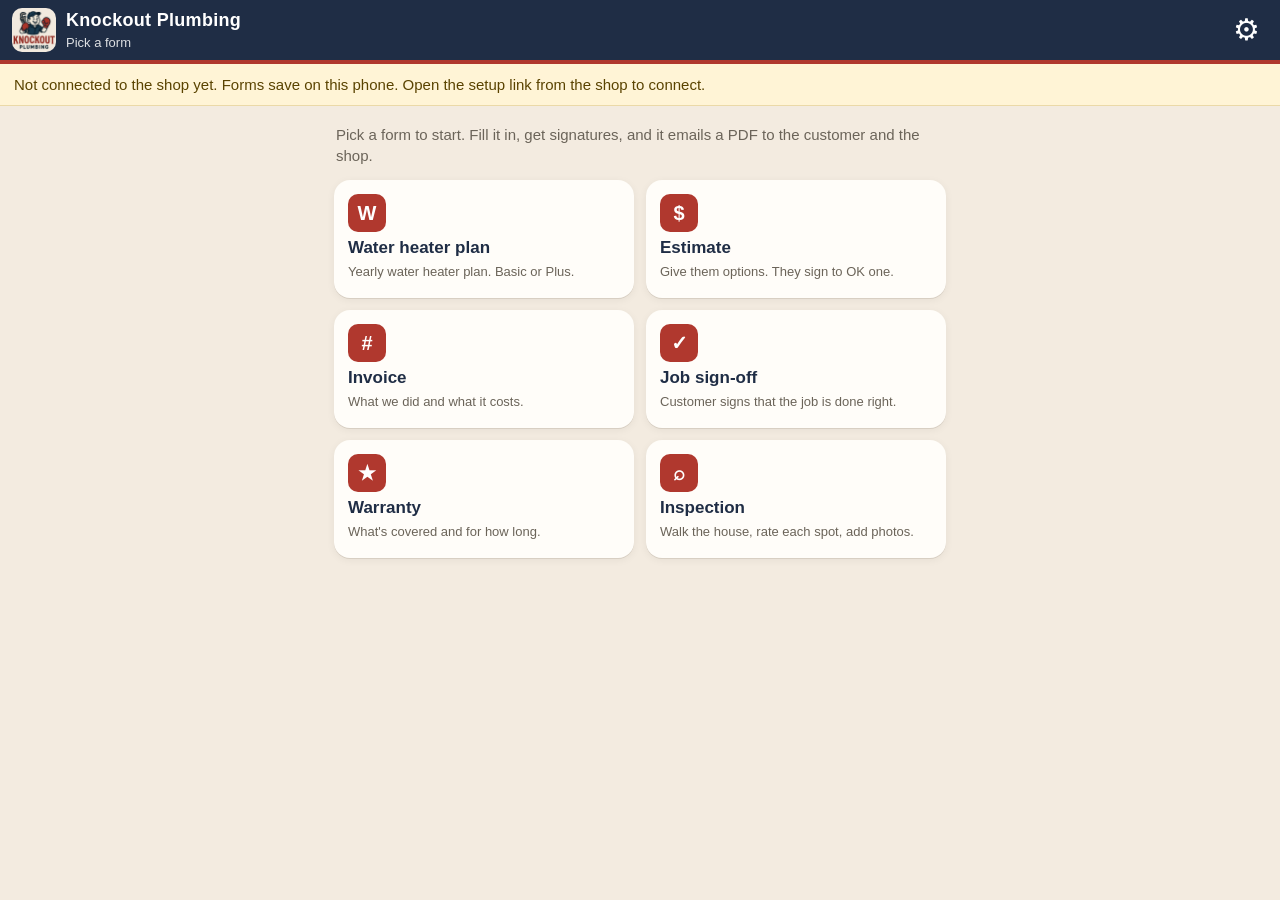
==== index.html @ 2ad233ff "Knockout Plumbing forms app v1 Co-authored-by: brytoncarlson34 <brytoncarlson34@users.noreply.github" ====
<!doctype html>
<html lang="en">
<head>
<meta charset="utf-8">
<meta name="viewport" content="width=device-width, initial-scale=1, viewport-fit=cover">
<meta name="theme-color" content="#1F2D45">
<meta name="apple-mobile-web-app-capable" content="yes">
<meta name="mobile-web-app-capable" content="yes">
<meta name="apple-mobile-web-app-status-bar-style" content="black-translucent">
<meta name="apple-mobile-web-app-title" content="Forms">
<title>Knockout Forms</title>
<link rel="manifest" href="manifest.webmanifest">
<link rel="icon" href="icons/icon-192.png">
<link rel="apple-touch-icon" href="icons/icon-180.png">
<link rel="stylesheet" href="app.css">
</head>
<body>
<header id="top">
  <button id="back" class="iconbtn" aria-label="Back" hidden>&#8249;</button>
  <img id="brandLogo" alt="">
  <div class="brandtext"><div id="brandName"></div><div id="screenTitle"></div></div>
  <button id="gear" class="iconbtn" aria-label="Settings">&#9881;</button>
</header>
<div id="banner" hidden></div>
<main id="main"></main>
<div id="toast" hidden></div>
<script src="config.js"></script>
<script src="jspdf.umd.min.js"></script>
<script src="pdf.js"></script>
<script src="app.js"></script>
</body>
</html>
---- app.css ----
:root{--primary:#B0382E;--accent:#1F2D45;--bg:#F3EBE0;--paper:#FFFDF9;--line:#D8CFC3;--muted:#6B6459;--ok:#2E7D4F;--warn:#B7791F;
  --safe-top:env(safe-area-inset-top,0px);--safe-bot:env(safe-area-inset-bottom,0px)}
*{box-sizing:border-box;-webkit-tap-highlight-color:transparent}
html,body{margin:0;background:var(--bg);color:#1d1d1f;font:17px/1.4 -apple-system,BlinkMacSystemFont,"Segoe UI",Roboto,Helvetica,Arial,sans-serif}
header#top{position:sticky;top:0;z-index:10;display:flex;align-items:center;gap:10px;padding:calc(8px + var(--safe-top)) 12px 8px;background:var(--accent);color:#fff;border-bottom:4px solid var(--primary)}
#brandLogo{width:44px;height:44px;border-radius:10px;object-fit:cover;background:var(--bg)}
.brandtext{flex:1;min-width:0}
#brandName{font-weight:800;font-size:18px;letter-spacing:.3px;white-space:nowrap;overflow:hidden;text-overflow:ellipsis}
#screenTitle{font-size:13px;opacity:.85;white-space:nowrap;overflow:hidden;text-overflow:ellipsis}
.iconbtn{background:none;border:0;color:#fff;font-size:30px;width:44px;height:44px;line-height:1;cursor:pointer;padding:0}
#banner{background:#FFF4D6;color:#5a4300;padding:10px 14px;font-size:15px;border-bottom:1px solid #EBD9A8}
main{padding:14px 14px calc(110px + var(--safe-bot));max-width:640px;margin:0 auto}
h2{font-size:20px;margin:18px 2px 10px;color:var(--accent)}
.hello{margin:4px 2px 14px;color:var(--muted);font-size:15px}
.formgrid{display:grid;grid-template-columns:1fr 1fr;gap:12px}
.formbtn{display:flex;flex-direction:column;align-items:flex-start;gap:6px;min-height:118px;padding:14px;border-radius:16px;border:0;background:var(--paper);box-shadow:0 1px 0 var(--line),0 2px 8px rgba(0,0,0,.06);text-align:left;cursor:pointer;color:inherit;font:inherit}
.formbtn .ic{width:38px;height:38px;border-radius:10px;background:var(--primary);color:#fff;display:flex;align-items:center;justify-content:center;font-size:20px;font-weight:800}
.formbtn b{font-size:17px;color:var(--accent);line-height:1.2}
.formbtn span{font-size:13px;color:var(--muted);line-height:1.25}
.card{background:var(--paper);border-radius:16px;padding:14px;margin:0 0 12px;box-shadow:0 1px 0 var(--line)}
.sec{background:var(--paper);border-radius:16px;margin:0 0 14px;overflow:hidden;box-shadow:0 1px 0 var(--line)}
.sec>h3{margin:0;padding:10px 14px;background:var(--accent);color:#fff;font-size:15px;letter-spacing:.6px;text-transform:uppercase;border-left:6px solid var(--primary);display:flex;justify-content:space-between;align-items:center;gap:8px}
.sec>h3 .tag{background:var(--primary);color:#fff;font-size:11px;padding:3px 8px;border-radius:99px;letter-spacing:.3px;text-transform:none;white-space:nowrap}
.sec .body{padding:12px 14px 4px}
.row{display:flex;gap:10px;flex-wrap:wrap}.row>.fld{flex:1 1 140px}
.fld{margin:0 0 12px;min-width:0}
.fld>label,.lbl{display:block;font-size:12px;font-weight:700;color:var(--muted);text-transform:uppercase;letter-spacing:.5px;margin:0 0 5px}
input[type=text],input[type=tel],input[type=email],input[type=date],input[type=number],input[type=url],textarea,select{width:100%;font:inherit;font-size:17px;padding:12px;border:1.5px solid var(--line);border-radius:12px;background:#fff;color:#1d1d1f;min-height:50px}
textarea{min-height:96px;resize:vertical}
input:focus,textarea:focus{outline:none;border-color:var(--accent);box-shadow:0 0 0 3px rgba(31,45,69,.12)}
.money{display:flex;align-items:center;gap:6px}.money .cur{font-weight:800;color:var(--primary);font-size:20px}.money .unit{color:var(--primary);font-weight:700;font-size:14px;white-space:nowrap}
.money input{min-width:0}
.pills{display:flex;flex-wrap:wrap;gap:8px}
.pill{border:1.5px solid var(--line);background:#fff;border-radius:99px;padding:10px 16px;font:inherit;font-size:16px;min-height:46px;cursor:pointer;color:#1d1d1f}
.pill.on{background:var(--accent);border-color:var(--accent);color:#fff}
.pill.on::before{content:"\2713  "}
.static{list-style:none;margin:0 0 12px;padding:0}.static li{padding:4px 0 4px 26px;position:relative}.static li::before{content:"\2713";position:absolute;left:2px;color:var(--primary);font-weight:800}
.note{background:var(--bg);border-left:4px solid var(--primary);padding:10px 12px;border-radius:8px;font-size:15px;margin:0 0 12px}
.pg{margin:0 0 8px}.pgrow{background:var(--bg);border-radius:12px;padding:10px;margin:0 0 8px}
.pgrow .pghead{display:flex;align-items:center;gap:10px;margin:0 0 8px}
.pgrow .pghead b{color:var(--accent)}.pgrow .pghead span{color:var(--muted);font-size:14px}
.pgcols{display:grid;grid-template-columns:1fr 1fr;gap:8px}
.chk{width:30px;height:30px;border-radius:8px;border:2px solid var(--accent);background:#fff;display:inline-flex;align-items:center;justify-content:center;font-weight:900;color:#fff;cursor:pointer;flex:none;font-size:18px;padding:0}
.chk.on{background:var(--accent)}
.hint{font-size:13px;color:var(--muted);margin:-4px 0 12px;font-style:italic}
.opt{border:1.5px solid var(--line);border-radius:12px;padding:10px;margin:0 0 10px;background:#fff}
.opt b{color:var(--accent)}
.li{display:grid;grid-template-columns:1fr 64px 110px 36px;gap:6px;margin:0 0 8px;align-items:center}
.li input{min-height:46px;padding:10px;font-size:16px}
.li .x{background:none;border:0;font-size:24px;color:var(--muted);cursor:pointer}
.total{display:flex;justify-content:space-between;font-weight:800;color:var(--accent);padding:8px 2px;font-size:18px}
.insp{border-bottom:1px solid var(--line);padding:8px 0}.insp:last-child{border:0}
.insp .pills .pill{padding:7px 12px;min-height:40px;font-size:14px}
.insp input{margin-top:6px;min-height:42px;padding:8px 10px;font-size:15px}
.photos{display:flex;flex-wrap:wrap;gap:8px;margin:0 0 12px}.photos img{width:90px;height:90px;object-fit:cover;border-radius:10px}
.btn{display:block;width:100%;border:0;border-radius:14px;padding:16px;font:inherit;font-weight:800;font-size:18px;cursor:pointer;min-height:58px;margin:0 0 10px;text-align:center;text-decoration:none}
.btn.primary{background:var(--primary);color:#fff}
.btn.dark{background:var(--accent);color:#fff}
.btn.ghost{background:#fff;color:var(--accent);border:1.5px solid var(--line)}
.btn.small{padding:10px;min-height:44px;font-size:15px;width:auto;display:inline-block}
.btn[disabled]{opacity:.5}
.dock{position:fixed;left:0;right:0;bottom:0;padding:10px 14px calc(10px + var(--safe-bot));background:linear-gradient(transparent,var(--bg) 30%);z-index:5}
.dock .btn{max-width:612px;margin:0 auto;box-shadow:0 4px 14px rgba(0,0,0,.18)}
.sigwrap{background:#fff;border:2px dashed var(--line);border-radius:14px;position:relative;touch-action:none}
.sigwrap canvas{display:block;width:100%;height:190px;touch-action:none;border-radius:12px}
.sigwrap .ph{position:absolute;left:0;right:0;top:44%;text-align:center;color:#b5ada2;pointer-events:none;font-size:15px}
.sigwrap .line{position:absolute;left:18px;right:18px;bottom:40px;border-bottom:1.5px solid #cfc7bc;pointer-events:none}
.sigtools{display:flex;justify-content:space-between;align-items:center;margin:6px 2px 14px;font-size:14px;color:var(--muted)}
.linkbtn{background:none;border:0;color:var(--primary);font:inherit;font-weight:700;cursor:pointer;padding:8px}
.pdfframe{width:100%;height:62vh;border:0;border-radius:12px;background:#fff;box-shadow:0 1px 0 var(--line)}
.pdfpage{width:100%;border-radius:10px;box-shadow:0 1px 0 var(--line),0 2px 10px rgba(0,0,0,.08);margin:0 0 10px;background:#fff;display:block}
.list .item{display:flex;align-items:center;gap:10px;padding:12px 0;border-bottom:1px solid var(--line)}.list .item:last-child{border:0}
.list .item .grow{flex:1;min-width:0}.list .item b{display:block;color:var(--accent);white-space:nowrap;overflow:hidden;text-overflow:ellipsis}
.list .item small{color:var(--muted)}
.st{font-size:12px;font-weight:800;padding:4px 9px;border-radius:99px;white-space:nowrap}
.st.ok{background:#E3F2E8;color:var(--ok)}.st.wait{background:#FFF1D6;color:#8a5a00}.st.err{background:#FBE3E1;color:#9b2c22}
.done{text-align:center;padding:18px 6px}.done .big{font-size:58px;line-height:1;color:var(--ok)}.done h2{margin:8px 0 6px}
.setrow{display:flex;justify-content:space-between;align-items:center;gap:12px;padding:12px 0;border-bottom:1px solid var(--line);cursor:pointer}
.setrow:last-child{border:0}.setrow b{color:var(--accent)}.setrow small{display:block;color:var(--muted)}.setrow .chev{color:var(--muted);font-size:26px}
.swatches{display:flex;gap:8px;flex-wrap:wrap;margin:0 0 12px}
.sw{width:44px;height:44px;border-radius:12px;border:2px solid #fff;box-shadow:0 0 0 1.5px var(--line);cursor:pointer;padding:0}
.colorrow{display:flex;align-items:center;gap:10px;margin:0 0 12px}.colorrow input[type=color]{width:56px;height:46px;border:1.5px solid var(--line);border-radius:10px;padding:2px;background:#fff}
.colorrow .lbl{flex:1;margin:0}
.preview{border-radius:14px;overflow:hidden;border:1.5px solid var(--line);margin:0 0 12px;background:var(--bg)}
.preview .ph{display:flex;align-items:center;gap:10px;padding:10px;color:#fff}
.preview .ph img{width:40px;height:40px;border-radius:8px;object-fit:cover;background:#fff}
.preview .pb{padding:10px}.preview .bar{color:#fff;padding:6px 10px;font-weight:800;font-size:13px;text-transform:uppercase;letter-spacing:.5px;border-left:5px solid}
.preview .pbtn{margin-top:10px;color:#fff;text-align:center;padding:10px;border-radius:10px;font-weight:800}
.toggle{width:54px;height:32px;border-radius:99px;background:#cfc7bc;position:relative;border:0;cursor:pointer;flex:none}
.toggle::after{content:"";position:absolute;top:3px;left:3px;width:26px;height:26px;border-radius:50%;background:#fff;transition:left .15s}
.toggle.on{background:var(--ok)}.toggle.on::after{left:25px}
.donate{border:2px dashed var(--line);text-align:center}
#toast{position:fixed;left:50%;transform:translateX(-50%);bottom:calc(90px + var(--safe-bot));background:#1d1d1f;color:#fff;padding:12px 18px;border-radius:12px;font-size:15px;z-index:50;max-width:90vw;text-align:center}
.need input,.need textarea{border-color:#c0392b}
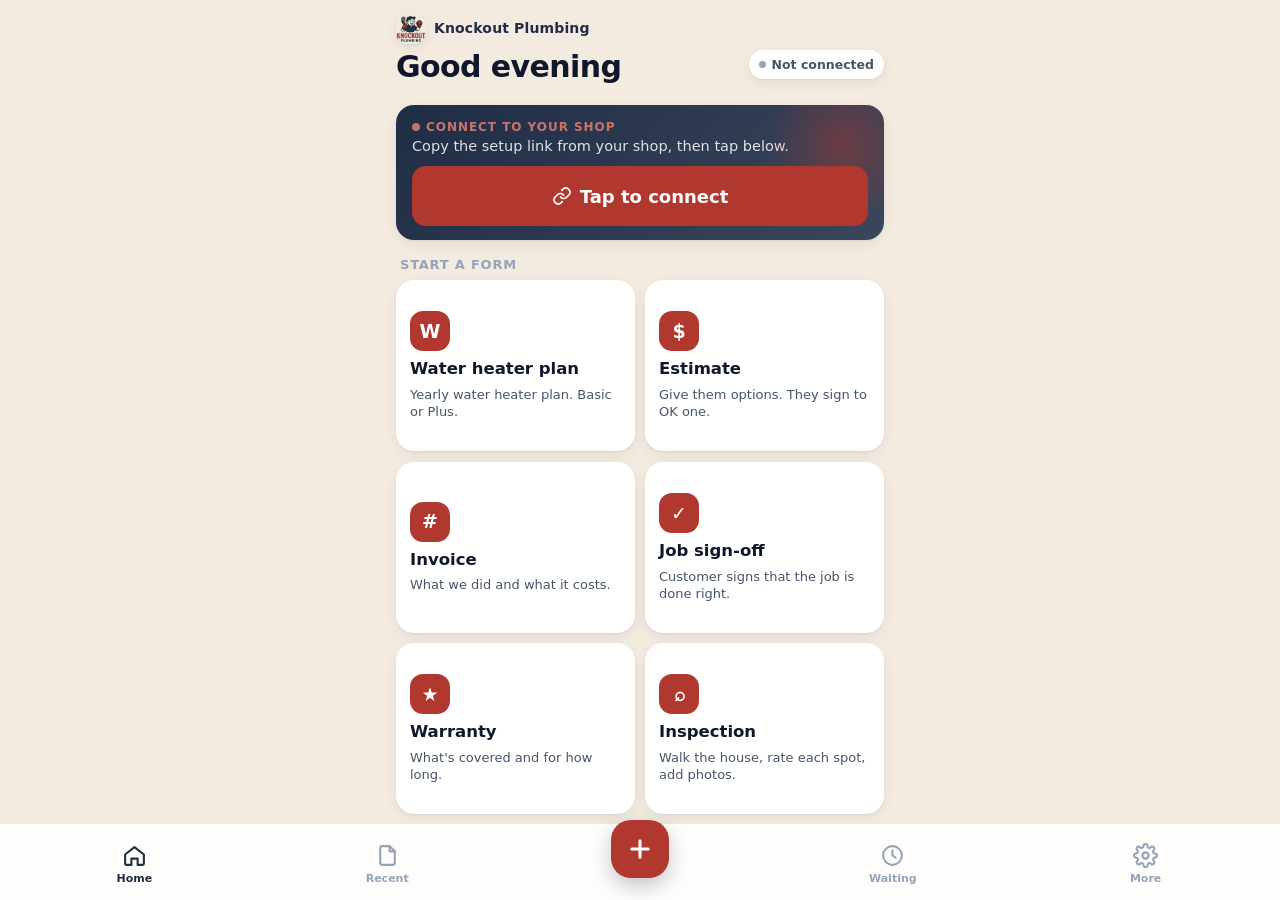
==== commit 26a60161: "v3: one-tap connect, CRM-aligned shell, no zoom, fixed home, water heater trim (kf-v3) Co-authored-b" ====
--- a/index.html
+++ b/index.html
@@ -2,28 +2,29 @@
 <html lang="en">
 <head>
 <meta charset="utf-8">
-<meta name="viewport" content="width=device-width, initial-scale=1, viewport-fit=cover">
-<meta name="theme-color" content="#1F2D45">
+<meta name="viewport" content="width=device-width, initial-scale=1, maximum-scale=1, user-scalable=no, viewport-fit=cover">
+<meta name="theme-color" content="#F3EBE0">
 <meta name="apple-mobile-web-app-capable" content="yes">
 <meta name="mobile-web-app-capable" content="yes">
-<meta name="apple-mobile-web-app-status-bar-style" content="black-translucent">
+<meta name="apple-mobile-web-app-status-bar-style" content="default">
 <meta name="apple-mobile-web-app-title" content="Forms">
 <title>Knockout Forms</title>
 <link rel="manifest" href="manifest.webmanifest">
 <link rel="icon" href="icons/icon-192.png">
 <link rel="apple-touch-icon" href="icons/icon-180.png">
+<link rel="stylesheet" href="core.css">
 <link rel="stylesheet" href="app.css">
 </head>
 <body>
-<header id="top">
-  <button id="back" class="iconbtn" aria-label="Back" hidden>&#8249;</button>
-  <img id="brandLogo" alt="">
-  <div class="brandtext"><div id="brandName"></div><div id="screenTitle"></div></div>
-  <button id="gear" class="iconbtn" aria-label="Settings">&#9881;</button>
-</header>
+<header id="top" class="hdr"></header>
 <div id="banner" hidden></div>
 <main id="main"></main>
-<div id="toast" hidden></div>
+<div class="foot" id="foot" hidden></div>
+<nav class="tabs" id="tabs"></nav>
+<div class="scrim" id="scrim"></div>
+<div class="sheet" id="sheet"></div>
+<div class="toast" id="toast"><span id="toastT"></span><button id="toastU" type="button">Undo</button></div>
+<script src="core.js"></script>
 <script src="config.js"></script>
 <script src="jspdf.umd.min.js"></script>
 <script src="pdf.js"></script>
--- a/core.css
+++ b/core.css
@@ -0,0 +1,127 @@
+/* ===== Shared app core (Kern CRM family) =====
+   Same tokens and component names as the Kern Energy Check CRM (kec-crm v2), so the forms app
+   and the CRM can merge into one multi-pack app later. Each app only sets the theme tokens
+   (--brand, --brand-2, --brand-dark, --brand-dark-2, --bg) and its own logo and name.
+   CRM name map: --orange = --brand, --orange2 = --brand-2, --navy = --brand-dark, --navy2 = --brand-dark-2. */
+:root{--brand:#F06E0A;--brand-2:#FF8A2B;--brand-dark:#14213D;--brand-dark-2:#1E2C4F;--bg:#F4F5F8;
+--card:#fff;--ink:#0F172A;--ink2:#475569;--ink3:#94A3B8;--line:#E6E8EE;--green:#16A34A;--red:#DC2626;--amber:#D97706;--blue:#1E50A0;
+--r:18px;--sh:0 1px 2px rgba(15,23,42,.06),0 4px 14px rgba(15,23,42,.06);--safe-t:env(safe-area-inset-top,0px);--safe-b:env(safe-area-inset-bottom,0px);--ease:cubic-bezier(.2,.8,.2,1)}
+*{box-sizing:border-box;-webkit-tap-highlight-color:transparent}
+[hidden]{display:none!important}
+html,body{margin:0;background:var(--bg);color:var(--ink);font:16px/1.4 -apple-system,"SF Pro Text",Inter,system-ui,sans-serif;-webkit-font-smoothing:antialiased;overscroll-behavior:none;touch-action:manipulation;-webkit-text-size-adjust:100%;text-size-adjust:100%}
+/* shared shell rule: no zoom. 16px+ inputs stop iOS from zooming on focus */
+input,select,textarea{font-size:max(16px,1em)}
+/* shared shell rule: the home screen fits one screen, no scroll, no bounce (body.fit) */
+html.fit,body.fit{height:100%;overflow:hidden;overscroll-behavior:none}
+body.fit{position:fixed;inset:0;display:flex;flex-direction:column;height:100dvh}
+body.fit>.hdr{flex:none;width:100%}
+body.fit>main{flex:1;min-height:0;width:100%;display:flex;flex-direction:column;overflow:hidden;padding-bottom:calc(86px + var(--safe-b))}
+button{font:inherit;color:inherit;border:0;background:none;cursor:pointer;padding:0}
+input,textarea{font:inherit;color:inherit}
+a{color:var(--blue)}
+main{padding:0 16px calc(120px + var(--safe-b));max-width:520px;margin:0 auto}
+/* top bar: tab screens (.hdr) */
+.hdr{display:flex;align-items:flex-end;justify-content:space-between;gap:10px;padding:calc(14px + var(--safe-t)) 16px 10px;position:sticky;top:0;z-index:15;background:var(--bg);max-width:520px;margin:0 auto}
+.hdr h1{font-size:30px;line-height:1.1;letter-spacing:-.02em;margin:6px 0 0;font-weight:800}
+.hdr .sub{color:var(--ink2);font-size:14px;margin-top:2px}
+.hdr .hl{min-width:0;flex:1}.hdr .rt{display:flex;gap:8px;align-items:center;padding-bottom:4px}
+.brand{display:flex;align-items:center;gap:8px;font-weight:800;font-size:14px;letter-spacing:.01em;color:var(--brand-dark);min-width:0}
+.brand span{white-space:nowrap;overflow:hidden;text-overflow:ellipsis}
+.brand .logo{width:30px;height:30px;border-radius:9px;object-fit:cover;background:#fff;flex:0 0 30px;box-shadow:var(--sh)}
+/* top bar: sub screens (.dtop) */
+.dtop{position:sticky;top:0;z-index:15;background:linear-gradient(160deg,var(--brand-dark),var(--brand-dark-2));color:#fff;padding:calc(8px + var(--safe-t)) 16px 16px;border-radius:0 0 24px 24px;border-bottom:4px solid var(--brand);margin:0 0 14px}
+.dnav{display:flex;justify-content:space-between;align-items:center;height:44px;max-width:488px;margin:0 auto}
+.dnav button{height:44px;min-width:44px;display:flex;align-items:center;gap:4px;font-weight:600;font-size:16px;color:#fff}
+.dnav svg{width:24px;height:24px}
+.dtop .brand{color:#fff}.dtop .brand .logo{width:26px;height:26px;flex-basis:26px}
+.dtop h2{margin:4px auto 0;font-size:22px;line-height:1.15;letter-spacing:-.01em;max-width:488px}
+/* status pill */
+.pill{display:inline-flex;align-items:center;gap:6px;font-size:12.5px;font-weight:600;padding:6px 10px;border-radius:99px;background:#fff;color:var(--ink2);box-shadow:var(--sh);border:0;cursor:pointer;white-space:nowrap}
+.pill .dot{width:7px;height:7px;border-radius:50%;background:var(--green)}
+.pill.busy .dot{background:var(--amber);animation:pulse 1s infinite}.pill.off .dot{background:var(--ink3)}
+@keyframes pulse{50%{opacity:.3}}
+/* cards, section labels */
+.card{background:var(--card);border-radius:var(--r);box-shadow:var(--sh);padding:16px;margin:12px 0}
+.card .h{display:flex;justify-content:space-between;align-items:center;gap:8px}.card .h b{font-size:16.5px}
+.sec{font-size:13px;font-weight:700;letter-spacing:.06em;text-transform:uppercase;color:var(--ink3);margin:22px 4px 6px;display:flex;justify-content:space-between;align-items:center;gap:8px}
+.sec a,.sec button{color:var(--blue);text-transform:none;letter-spacing:0;font-weight:600}
+.hot{background:linear-gradient(135deg,var(--brand-dark),var(--brand-dark-2));color:#fff;position:relative;overflow:hidden}
+.hot:after{content:"";position:absolute;right:-40px;top:-40px;width:160px;height:160px;border-radius:50%;background:radial-gradient(var(--brand) 0,transparent 70%);opacity:.45;pointer-events:none}
+.hot .k{font-size:12px;font-weight:800;letter-spacing:.08em;color:var(--brand-2);display:flex;align-items:center;gap:6px;text-transform:uppercase}
+.hot .k i{width:8px;height:8px;border-radius:50%;background:var(--brand-2);animation:pulse 1.2s infinite}
+.hot .n{font-size:22px;font-weight:800;margin:6px 0 2px}.hot .m{opacity:.85;font-size:14.5px}
+.row{display:flex;gap:10px;align-items:center}
+.meta2{color:var(--ink2);font-size:13.5px}
+.kicker{font-size:12px;font-weight:800;letter-spacing:.08em;color:var(--brand);text-transform:uppercase}
+.linkbox{font-size:13px;word-break:break-all;background:#F8FAFC;border-radius:12px;padding:10px 12px;color:var(--ink2);margin:8px 0}
+.empty{text-align:center;padding:40px 20px;color:var(--ink2)}.empty .e{font-size:44px}.empty b{display:block;color:var(--ink);font-size:18px;margin:6px 0 2px}
+/* buttons: big and phone-first */
+.btn{display:inline-flex;align-items:center;justify-content:center;gap:8px;min-height:52px;border-radius:14px;font-weight:700;font-size:16px;padding:0 18px;transition:transform .12s,filter .12s;text-decoration:none;text-align:center}
+.btn:active,.tap:active{transform:scale(.97)}
+.btn.pri{background:var(--brand);color:#fff}.btn.dark{background:var(--brand-dark);color:#fff}.btn.ghost{background:rgba(255,255,255,.14);color:#fff}
+.btn.soft{background:#EEF1F6;color:var(--ink)}.btn.green{background:var(--green);color:#fff}.btn.full{width:100%;display:flex}
+.btn.big{min-height:60px;font-size:18px}
+.btn+.btn.full,.btn.full+.btn{margin-top:10px}
+.btn svg{width:20px;height:20px}.btn[disabled]{opacity:.5}
+a.btn.pri,a.btn.dark,a.btn.green{color:#fff}a.btn.soft{color:var(--ink)}
+.mini{height:36px;padding:0 12px;border-radius:12px;background:#fff;box-shadow:var(--sh);font-weight:700;font-size:13.5px;display:inline-flex;align-items:center;gap:6px;color:var(--ink);text-decoration:none}
+.mini svg{width:16px;height:16px}
+.linkbtn{background:none;border:0;color:var(--blue);font:inherit;font-weight:600;cursor:pointer;padding:10px 4px}
+/* tags + list rows */
+.tag{display:inline-flex;align-items:center;font-size:11.5px;font-weight:700;padding:3px 8px;border-radius:99px;background:#EEF1F6;color:var(--ink2);white-space:nowrap;text-transform:none;letter-spacing:0}
+.tag.ok,.tag.Won{background:#DCFCE7;color:#15803D}.tag.wait,.tag.Proposal{background:#FEF3C7;color:#92400E}.tag.New,.tag.hotb{background:#FFF4EB;color:#C2410C}
+.av{flex:0 0 44px;height:44px;border-radius:14px;display:grid;place-items:center;font-weight:800;font-size:15px;color:#fff;background:var(--brand-dark)}
+.lead{position:relative;display:flex;gap:12px;align-items:center;background:#fff;padding:14px 12px 14px 14px;border-radius:var(--r);box-shadow:var(--sh);margin:8px 0}
+.lead .mid{flex:1;min-width:0}
+.lead .nm{font-weight:700;font-size:16.5px;white-space:nowrap;overflow:hidden;text-overflow:ellipsis}
+.lead .meta{font-size:13.5px;color:var(--ink2);white-space:nowrap;overflow:hidden;text-overflow:ellipsis}
+.icb{flex:0 0 44px;height:44px;border-radius:50%;display:grid;place-items:center;background:#ECFDF3;color:var(--green);text-decoration:none}
+.icb svg{width:20px;height:20px}
+/* form fields */
+.fld{margin:0 0 14px;min-width:0}.fld>label,.lbl{display:block;font-size:13px;font-weight:700;color:var(--ink2);margin:0 0 6px}
+.fld input,.fld select,.fld textarea,input.in,textarea.in{width:100%;min-height:52px;border-radius:14px;border:1.5px solid var(--line);padding:12px 14px;font-size:17px;outline:0;background:#fff;color:var(--ink);transition:border .15s}
+.fld textarea,textarea.in{min-height:96px;resize:vertical}
+.fld input:focus,.fld textarea:focus,input.in:focus,textarea.in:focus{border-color:var(--brand-dark)}
+.seg{display:flex;flex-wrap:wrap;gap:8px}
+.seg button{min-height:46px;padding:0 16px;border-radius:12px;background:#F1F5F9;font-weight:700;font-size:15px}
+.seg button.on{background:var(--brand-dark);color:#fff}
+.seg button.on::before{content:"\2713  "}
+/* settings rows + toggle switch */
+.set .item{display:flex;align-items:center;justify-content:space-between;gap:12px;padding:14px 0;border-bottom:1px solid var(--line);cursor:pointer}
+.set .item:last-child{border:0}.set .item b{display:block}.set .item small{color:var(--ink2)}.set .item .chev{color:var(--ink3);font-size:26px}
+.sw{width:52px;height:32px;border-radius:99px;background:#CBD5E1;position:relative;flex:0 0 52px;transition:background .2s}
+.sw:after{content:"";position:absolute;top:3px;left:3px;width:26px;height:26px;border-radius:50%;background:#fff;box-shadow:0 1px 3px rgba(0,0,0,.2);transition:transform .2s var(--ease)}
+.sw.on{background:var(--green)}.sw.on:after{transform:translateX(20px)}
+/* numbered steps */
+.steps{list-style:none;margin:0;padding:0;counter-reset:s}
+.steps li{position:relative;padding:4px 0 18px 48px;counter-increment:s;font-size:16px}
+.steps li:last-child{padding-bottom:4px}
+.steps li:before{content:counter(s);position:absolute;left:0;top:0;width:34px;height:34px;border-radius:12px;background:var(--brand);color:#fff;font-weight:800;display:grid;place-items:center}
+.steps li b{display:block;font-size:17px;margin-bottom:6px}
+.steps .ico{display:inline-grid;place-items:center;width:28px;height:28px;border-radius:8px;background:#EEF1F6;vertical-align:middle;margin:0 2px}.steps .ico svg{width:18px;height:18px;color:var(--blue)}
+/* bottom tab bar */
+.tabs{position:fixed;left:0;right:0;bottom:0;z-index:20;display:grid;grid-template-columns:repeat(5,1fr);align-items:end;padding:8px 8px calc(10px + var(--safe-b));background:rgba(255,255,255,.9);backdrop-filter:blur(18px);-webkit-backdrop-filter:blur(18px);border-top:1px solid var(--line)}
+.tab{position:relative;display:flex;flex-direction:column;align-items:center;gap:3px;font-size:11px;font-weight:600;color:var(--ink3);height:50px;justify-content:center}
+.tab svg{width:25px;height:25px}.tab.on{color:var(--brand-dark)}
+.tab .badge{position:absolute;top:0;left:50%;margin-left:6px;background:var(--red);color:#fff;font-size:10px;font-weight:800;border-radius:99px;padding:1px 5px}
+.plus{justify-self:center;width:58px;height:58px;border-radius:20px;background:var(--brand);color:#fff;display:grid;place-items:center;box-shadow:0 8px 20px rgba(0,0,0,.22);transform:translateY(-12px)}
+.plus svg{width:28px;height:28px}
+body.sub .tabs,body.bare .tabs{display:none}
+/* bottom action bar (one or two big buttons) */
+.foot{position:fixed;left:0;right:0;bottom:0;z-index:25;padding:12px 16px calc(14px + var(--safe-b));background:rgba(255,255,255,.95);backdrop-filter:blur(12px);-webkit-backdrop-filter:blur(12px);border-top:1px solid var(--line)}
+.foot .in{max-width:488px;margin:0 auto;display:flex;gap:10px}.foot .in .btn{flex:1}
+/* bottom sheet */
+.scrim{position:fixed;inset:0;z-index:40;background:rgba(15,23,42,.45);opacity:0;pointer-events:none;transition:opacity .25s}
+.scrim.on{opacity:1;pointer-events:auto}
+.sheet{position:fixed;left:0;right:0;bottom:0;z-index:41;background:#fff;border-radius:26px 26px 0 0;padding:8px 18px calc(18px + var(--safe-b));transform:translateY(105%);transition:transform .32s var(--ease);max-height:88%;overflow-y:auto;max-width:520px;margin:0 auto}
+.sheet.on{transform:none}
+.grab{width:40px;height:5px;border-radius:9px;background:#D7DCE4;margin:4px auto 12px}
+.sheet h3{margin:0 0 4px;font-size:21px;letter-spacing:-.01em}.sheet .hint{color:var(--ink2);font-size:14px;margin:0 0 14px;font-style:normal}
+.opts{display:grid;gap:10px}
+.opt{display:flex;align-items:center;gap:14px;min-height:60px;padding:8px 16px;border-radius:16px;background:#F6F7FA;font-weight:700;font-size:16.5px;text-align:left;width:100%}
+.opt .oi{width:36px;height:36px;border-radius:12px;display:grid;place-items:center;background:var(--brand);color:#fff;font-size:18px;flex:0 0 36px}
+.opt small{display:block;font-weight:500;color:var(--ink2);font-size:13px}
+/* toast with Undo */
+.toast{position:fixed;left:16px;right:16px;bottom:calc(96px + var(--safe-b));z-index:60;max-width:488px;margin:0 auto;background:var(--ink);color:#fff;border-radius:16px;padding:14px 16px;display:flex;justify-content:space-between;align-items:center;font-weight:600;font-size:15px;transform:translateY(20px);opacity:0;pointer-events:none;transition:all .25s var(--ease)}
+.toast.on{transform:none;opacity:1;pointer-events:auto}
+.toast button{color:var(--brand-2);font-weight:800}
--- a/app.css
+++ b/app.css
@@ -1,94 +1,78 @@
-:root{--primary:#B0382E;--accent:#1F2D45;--bg:#F3EBE0;--paper:#FFFDF9;--line:#D8CFC3;--muted:#6B6459;--ok:#2E7D4F;--warn:#B7791F;
-  --safe-top:env(safe-area-inset-top,0px);--safe-bot:env(safe-area-inset-bottom,0px)}
-*{box-sizing:border-box;-webkit-tap-highlight-color:transparent}
-html,body{margin:0;background:var(--bg);color:#1d1d1f;font:17px/1.4 -apple-system,BlinkMacSystemFont,"Segoe UI",Roboto,Helvetica,Arial,sans-serif}
-header#top{position:sticky;top:0;z-index:10;display:flex;align-items:center;gap:10px;padding:calc(8px + var(--safe-top)) 12px 8px;background:var(--accent);color:#fff;border-bottom:4px solid var(--primary)}
-#brandLogo{width:44px;height:44px;border-radius:10px;object-fit:cover;background:var(--bg)}
-.brandtext{flex:1;min-width:0}
-#brandName{font-weight:800;font-size:18px;letter-spacing:.3px;white-space:nowrap;overflow:hidden;text-overflow:ellipsis}
-#screenTitle{font-size:13px;opacity:.85;white-space:nowrap;overflow:hidden;text-overflow:ellipsis}
-.iconbtn{background:none;border:0;color:#fff;font-size:30px;width:44px;height:44px;line-height:1;cursor:pointer;padding:0}
-#banner{background:#FFF4D6;color:#5a4300;padding:10px 14px;font-size:15px;border-bottom:1px solid #EBD9A8}
-main{padding:14px 14px calc(110px + var(--safe-bot));max-width:640px;margin:0 auto}
-h2{font-size:20px;margin:18px 2px 10px;color:var(--accent)}
-.hello{margin:4px 2px 14px;color:var(--muted);font-size:15px}
-.formgrid{display:grid;grid-template-columns:1fr 1fr;gap:12px}
-.formbtn{display:flex;flex-direction:column;align-items:flex-start;gap:6px;min-height:118px;padding:14px;border-radius:16px;border:0;background:var(--paper);box-shadow:0 1px 0 var(--line),0 2px 8px rgba(0,0,0,.06);text-align:left;cursor:pointer;color:inherit;font:inherit}
-.formbtn .ic{width:38px;height:38px;border-radius:10px;background:var(--primary);color:#fff;display:flex;align-items:center;justify-content:center;font-size:20px;font-weight:800}
-.formbtn b{font-size:17px;color:var(--accent);line-height:1.2}
-.formbtn span{font-size:13px;color:var(--muted);line-height:1.25}
-.card{background:var(--paper);border-radius:16px;padding:14px;margin:0 0 12px;box-shadow:0 1px 0 var(--line)}
-.sec{background:var(--paper);border-radius:16px;margin:0 0 14px;overflow:hidden;box-shadow:0 1px 0 var(--line)}
-.sec>h3{margin:0;padding:10px 14px;background:var(--accent);color:#fff;font-size:15px;letter-spacing:.6px;text-transform:uppercase;border-left:6px solid var(--primary);display:flex;justify-content:space-between;align-items:center;gap:8px}
-.sec>h3 .tag{background:var(--primary);color:#fff;font-size:11px;padding:3px 8px;border-radius:99px;letter-spacing:.3px;text-transform:none;white-space:nowrap}
-.sec .body{padding:12px 14px 4px}
-.row{display:flex;gap:10px;flex-wrap:wrap}.row>.fld{flex:1 1 140px}
-.fld{margin:0 0 12px;min-width:0}
-.fld>label,.lbl{display:block;font-size:12px;font-weight:700;color:var(--muted);text-transform:uppercase;letter-spacing:.5px;margin:0 0 5px}
-input[type=text],input[type=tel],input[type=email],input[type=date],input[type=number],input[type=url],textarea,select{width:100%;font:inherit;font-size:17px;padding:12px;border:1.5px solid var(--line);border-radius:12px;background:#fff;color:#1d1d1f;min-height:50px}
-textarea{min-height:96px;resize:vertical}
-input:focus,textarea:focus{outline:none;border-color:var(--accent);box-shadow:0 0 0 3px rgba(31,45,69,.12)}
-.money{display:flex;align-items:center;gap:6px}.money .cur{font-weight:800;color:var(--primary);font-size:20px}.money .unit{color:var(--primary);font-weight:700;font-size:14px;white-space:nowrap}
-.money input{min-width:0}
-.pills{display:flex;flex-wrap:wrap;gap:8px}
-.pill{border:1.5px solid var(--line);background:#fff;border-radius:99px;padding:10px 16px;font:inherit;font-size:16px;min-height:46px;cursor:pointer;color:#1d1d1f}
-.pill.on{background:var(--accent);border-color:var(--accent);color:#fff}
-.pill.on::before{content:"\2713  "}
-.static{list-style:none;margin:0 0 12px;padding:0}.static li{padding:4px 0 4px 26px;position:relative}.static li::before{content:"\2713";position:absolute;left:2px;color:var(--primary);font-weight:800}
-.note{background:var(--bg);border-left:4px solid var(--primary);padding:10px 12px;border-radius:8px;font-size:15px;margin:0 0 12px}
-.pg{margin:0 0 8px}.pgrow{background:var(--bg);border-radius:12px;padding:10px;margin:0 0 8px}
+/* Knockout Forms: forms pack styles on top of core.css (the shared shell).
+   Theme: the app sets --brand, --brand-2, --brand-dark, --brand-dark-2, --bg from the shop's look. */
+:root{--brand:#B0382E;--brand-2:#E0665B;--brand-dark:#1F2D45;--brand-dark-2:#2C3D5C;--bg:#F3EBE0}
+.hello{margin:4px 2px 12px;color:var(--ink2);font-size:15px}
+/* banner (forms waiting) */
+#banner{max-width:488px;margin:0 auto 4px;padding:12px 14px;border-radius:16px;background:#FFF8E6;border:1.5px solid #F5D78A;color:#5a4300;font-size:15px;display:flex;align-items:center;gap:10px}
+#banner .t{flex:1}
+body.sub #banner{display:none}
+/* home: form tiles */
+.formgrid{display:grid;grid-template-columns:1fr 1fr;gap:10px}
+.formbtn{display:flex;flex-direction:column;align-items:flex-start;gap:6px;min-height:122px;padding:14px;border-radius:var(--r);background:var(--card);box-shadow:var(--sh);text-align:left;color:inherit}
+.formbtn .ic{width:40px;height:40px;border-radius:13px;background:var(--brand);color:#fff;display:grid;place-items:center;font-size:19px;font-weight:800}
+.formbtn b{font-size:16.5px;line-height:1.2;color:var(--ink)}
+.formbtn span{font-size:13px;color:var(--ink2);line-height:1.25}
+.okcard{display:flex;align-items:center;gap:12px;border-left:4px solid var(--green)}
+.okcard .oki{flex:0 0 40px;height:40px;border-radius:50%;background:#DCFCE7;color:var(--green);display:grid;place-items:center}.okcard .oki svg{width:22px;height:22px}
+/* fill */
+.frow{display:flex;gap:10px;flex-wrap:wrap}.frow>.fld{flex:1 1 140px}
+.sec .tag{background:var(--brand);color:#fff}
+.card.form{padding:16px 16px 4px}
+.money{display:flex;align-items:center;gap:6px}.money .cur{font-weight:800;color:var(--brand);font-size:20px}.money .unit{color:var(--brand);font-weight:700;font-size:14px;white-space:nowrap}
+.money input{min-width:0;width:100%;min-height:52px;border-radius:14px;border:1.5px solid var(--line);padding:12px 14px;font-size:17px;outline:0;background:#fff}
+.static{list-style:none;margin:0 0 12px;padding:0}.static li{padding:4px 0 4px 26px;position:relative}.static li::before{content:"\2713";position:absolute;left:2px;color:var(--brand);font-weight:800}
+.note{background:var(--bg);border-left:4px solid var(--brand);padding:10px 12px;border-radius:10px;font-size:15px;margin:0 0 12px}
+.pg{margin:0 0 8px}.pgrow{background:#F8FAFC;border-radius:14px;padding:10px;margin:0 0 8px}
 .pgrow .pghead{display:flex;align-items:center;gap:10px;margin:0 0 8px}
-.pgrow .pghead b{color:var(--accent)}.pgrow .pghead span{color:var(--muted);font-size:14px}
+.pgrow .pghead b{color:var(--brand-dark)}.pgrow .pghead span{color:var(--ink2);font-size:14px}
 .pgcols{display:grid;grid-template-columns:1fr 1fr;gap:8px}
-.chk{width:30px;height:30px;border-radius:8px;border:2px solid var(--accent);background:#fff;display:inline-flex;align-items:center;justify-content:center;font-weight:900;color:#fff;cursor:pointer;flex:none;font-size:18px;padding:0}
-.chk.on{background:var(--accent)}
-.hint{font-size:13px;color:var(--muted);margin:-4px 0 12px;font-style:italic}
-.opt{border:1.5px solid var(--line);border-radius:12px;padding:10px;margin:0 0 10px;background:#fff}
-.opt b{color:var(--accent)}
+.chk{width:30px;height:30px;border-radius:9px;border:2px solid var(--brand-dark);background:#fff;display:inline-flex;align-items:center;justify-content:center;font-weight:900;color:#fff;flex:none;font-size:18px;padding:0}
+.chk.on{background:var(--brand-dark)}
+.hint{font-size:13px;color:var(--ink2);margin:-4px 0 12px;font-style:italic}
+.eopt{border:1.5px solid var(--line);border-radius:14px;padding:10px;margin:0 0 10px;background:#fff}
+.eopt b{color:var(--brand-dark)}.eopt textarea{width:100%;min-height:70px;margin:6px 0;border-radius:12px;border:1.5px solid var(--line);padding:10px 12px;font-size:16px}
 .li{display:grid;grid-template-columns:1fr 64px 110px 36px;gap:6px;margin:0 0 8px;align-items:center}
-.li input{min-height:46px;padding:10px;font-size:16px}
-.li .x{background:none;border:0;font-size:24px;color:var(--muted);cursor:pointer}
-.total{display:flex;justify-content:space-between;font-weight:800;color:var(--accent);padding:8px 2px;font-size:18px}
-.insp{border-bottom:1px solid var(--line);padding:8px 0}.insp:last-child{border:0}
-.insp .pills .pill{padding:7px 12px;min-height:40px;font-size:14px}
-.insp input{margin-top:6px;min-height:42px;padding:8px 10px;font-size:15px}
-.photos{display:flex;flex-wrap:wrap;gap:8px;margin:0 0 12px}.photos img{width:90px;height:90px;object-fit:cover;border-radius:10px}
-.btn{display:block;width:100%;border:0;border-radius:14px;padding:16px;font:inherit;font-weight:800;font-size:18px;cursor:pointer;min-height:58px;margin:0 0 10px;text-align:center;text-decoration:none}
-.btn.primary{background:var(--primary);color:#fff}
-.btn.dark{background:var(--accent);color:#fff}
-.btn.ghost{background:#fff;color:var(--accent);border:1.5px solid var(--line)}
-.btn.small{padding:10px;min-height:44px;font-size:15px;width:auto;display:inline-block}
-.btn[disabled]{opacity:.5}
-.dock{position:fixed;left:0;right:0;bottom:0;padding:10px 14px calc(10px + var(--safe-bot));background:linear-gradient(transparent,var(--bg) 30%);z-index:5}
-.dock .btn{max-width:612px;margin:0 auto;box-shadow:0 4px 14px rgba(0,0,0,.18)}
+.li input{min-height:46px;padding:10px;font-size:16px;border:1.5px solid var(--line);border-radius:12px;width:100%;background:#fff}
+.li .x{font-size:24px;color:var(--ink2)}
+.total{display:flex;justify-content:space-between;font-weight:800;color:var(--brand-dark);padding:8px 2px;font-size:18px}
+.insp{border-bottom:1px solid var(--line);padding:10px 0}.insp:last-child{border:0}
+.insp .seg button{min-height:40px;padding:0 12px;font-size:14px}
+.insp input{margin-top:8px;min-height:44px;padding:8px 12px;font-size:16px;width:100%;border:1.5px solid var(--line);border-radius:12px;background:#fff}
+.photos{display:flex;flex-wrap:wrap;gap:8px;margin:0 0 12px}.photos img{width:90px;height:90px;object-fit:cover;border-radius:12px}
+.need input,.need textarea{border-color:var(--red)!important}
+/* signatures */
 .sigwrap{background:#fff;border:2px dashed var(--line);border-radius:14px;position:relative;touch-action:none}
 .sigwrap canvas{display:block;width:100%;height:190px;touch-action:none;border-radius:12px}
-.sigwrap .ph{position:absolute;left:0;right:0;top:44%;text-align:center;color:#b5ada2;pointer-events:none;font-size:15px}
-.sigwrap .line{position:absolute;left:18px;right:18px;bottom:40px;border-bottom:1.5px solid #cfc7bc;pointer-events:none}
-.sigtools{display:flex;justify-content:space-between;align-items:center;margin:6px 2px 14px;font-size:14px;color:var(--muted)}
-.linkbtn{background:none;border:0;color:var(--primary);font:inherit;font-weight:700;cursor:pointer;padding:8px}
-.pdfframe{width:100%;height:62vh;border:0;border-radius:12px;background:#fff;box-shadow:0 1px 0 var(--line)}
-.pdfpage{width:100%;border-radius:10px;box-shadow:0 1px 0 var(--line),0 2px 10px rgba(0,0,0,.08);margin:0 0 10px;background:#fff;display:block}
-.list .item{display:flex;align-items:center;gap:10px;padding:12px 0;border-bottom:1px solid var(--line)}.list .item:last-child{border:0}
-.list .item .grow{flex:1;min-width:0}.list .item b{display:block;color:var(--accent);white-space:nowrap;overflow:hidden;text-overflow:ellipsis}
-.list .item small{color:var(--muted)}
-.st{font-size:12px;font-weight:800;padding:4px 9px;border-radius:99px;white-space:nowrap}
-.st.ok{background:#E3F2E8;color:var(--ok)}.st.wait{background:#FFF1D6;color:#8a5a00}.st.err{background:#FBE3E1;color:#9b2c22}
-.done{text-align:center;padding:18px 6px}.done .big{font-size:58px;line-height:1;color:var(--ok)}.done h2{margin:8px 0 6px}
-.setrow{display:flex;justify-content:space-between;align-items:center;gap:12px;padding:12px 0;border-bottom:1px solid var(--line);cursor:pointer}
-.setrow:last-child{border:0}.setrow b{color:var(--accent)}.setrow small{display:block;color:var(--muted)}.setrow .chev{color:var(--muted);font-size:26px}
+.sigwrap .ph{position:absolute;left:0;right:0;top:44%;text-align:center;color:var(--ink3);pointer-events:none;font-size:15px}
+.sigwrap .line{position:absolute;left:18px;right:18px;bottom:40px;border-bottom:1.5px solid #CBD5E1;pointer-events:none}
+.sigtools{display:flex;justify-content:space-between;align-items:center;margin:6px 2px 10px;font-size:14px;color:var(--ink2)}
+/* review + sent */
+.pdfframe{width:100%;height:58vh;border:0;border-radius:var(--r);background:#fff;box-shadow:var(--sh)}
+.done{text-align:center;padding:18px 6px}.done .big{width:76px;height:76px;margin:0 auto;border-radius:26px;display:grid;place-items:center;font-size:40px;background:#DCFCE7;color:var(--green)}
+.done .big.wait{background:#FEF3C7;color:var(--amber)}.done h2{margin:12px 0 6px;font-size:24px}
+/* business look */
 .swatches{display:flex;gap:8px;flex-wrap:wrap;margin:0 0 12px}
-.sw{width:44px;height:44px;border-radius:12px;border:2px solid #fff;box-shadow:0 0 0 1.5px var(--line);cursor:pointer;padding:0}
+.swatch{width:44px;height:44px;border-radius:12px;border:2px solid #fff;box-shadow:0 0 0 1.5px var(--line);padding:0}
 .colorrow{display:flex;align-items:center;gap:10px;margin:0 0 12px}.colorrow input[type=color]{width:56px;height:46px;border:1.5px solid var(--line);border-radius:10px;padding:2px;background:#fff}
 .colorrow .lbl{flex:1;margin:0}
-.preview{border-radius:14px;overflow:hidden;border:1.5px solid var(--line);margin:0 0 12px;background:var(--bg)}
-.preview .ph{display:flex;align-items:center;gap:10px;padding:10px;color:#fff}
-.preview .ph img{width:40px;height:40px;border-radius:8px;object-fit:cover;background:#fff}
-.preview .pb{padding:10px}.preview .bar{color:#fff;padding:6px 10px;font-weight:800;font-size:13px;text-transform:uppercase;letter-spacing:.5px;border-left:5px solid}
-.preview .pbtn{margin-top:10px;color:#fff;text-align:center;padding:10px;border-radius:10px;font-weight:800}
-.toggle{width:54px;height:32px;border-radius:99px;background:#cfc7bc;position:relative;border:0;cursor:pointer;flex:none}
-.toggle::after{content:"";position:absolute;top:3px;left:3px;width:26px;height:26px;border-radius:50%;background:#fff;transition:left .15s}
-.toggle.on{background:var(--ok)}.toggle.on::after{left:25px}
-.donate{border:2px dashed var(--line);text-align:center}
-#toast{position:fixed;left:50%;transform:translateX(-50%);bottom:calc(90px + var(--safe-bot));background:#1d1d1f;color:#fff;padding:12px 18px;border-radius:12px;font-size:15px;z-index:50;max-width:90vw;text-align:center}
-.need input,.need textarea{border-color:#c0392b}
+.preview{border-radius:var(--r);overflow:hidden;border:1.5px solid var(--line);margin:0 0 12px;background:var(--bg)}
+.preview .ph{display:flex;align-items:center;gap:10px;padding:12px;color:#fff;border-radius:0 0 16px 16px}
+.preview .ph img{width:36px;height:36px;border-radius:10px;object-fit:cover;background:#fff}
+.preview .pb{padding:12px}.preview .bar{font-size:12px;font-weight:800;letter-spacing:.06em;text-transform:uppercase;padding:4px 0 4px 10px;border-left:4px solid;color:var(--ink2)}
+.preview .pbtn{margin-top:10px;color:#fff;text-align:center;padding:12px;border-radius:14px;font-weight:700}
+.donate{border:2px dashed var(--line);text-align:center;box-shadow:none}
+.ver{text-align:center;color:var(--ink3);font-size:13px;margin:18px 0}
+/* home: one screen, tiles fill what is left */
+body.fit #banner{flex:none;margin:0 16px 8px;width:auto}
+body.fit .homecards{flex:none}
+body.fit .homecards .card{margin-bottom:10px}
+body.fit .sec.home{flex:none;margin-top:6px}
+body.fit .formgrid{flex:1;min-height:0;grid-auto-rows:1fr}
+.formbtn{min-height:0;overflow:hidden;container-type:size}
+/* short tiles (small phones, or a card on top): icon beside the name, no blurb */
+@container (max-height:132px){.formbtn span{display:none}.fbi{flex-direction:row;align-items:center;gap:10px}.formbtn .ic{width:36px;height:36px;flex:none;font-size:17px}.formbtn b{font-size:15.5px}}
+.fbi{display:flex;flex-direction:column;align-items:flex-start;justify-content:center;gap:8px;height:100%}
+.cc{padding:14px 16px}.cc .n{font-size:19px;margin:4px 0 0}
+.cc .btn{margin-top:10px!important}
+.resume{display:flex;align-items:center;gap:10px;padding:12px 14px}.resume .t{flex:1;min-width:0}.resume .t b{display:block;white-space:nowrap;overflow:hidden;text-overflow:ellipsis}
+.resume .t small{color:var(--ink2)}
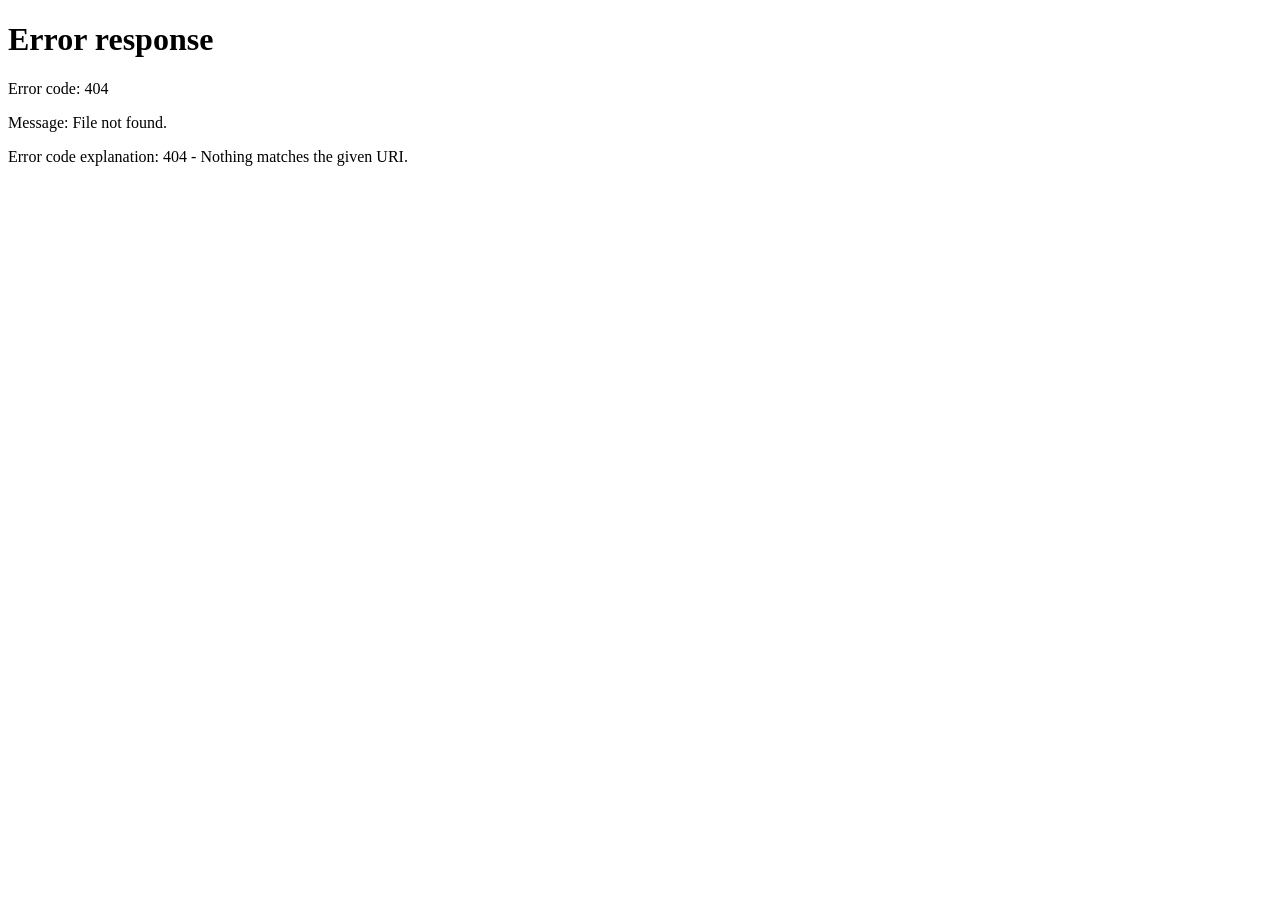
==== commit eac7cb1d: "Retire forms app: forward to merged CRM at /kec-crm/ Co-authored-by: brytoncarlson34 <brytoncarlson3" ====
--- a/index.html
+++ b/index.html
@@ -1,33 +1,16 @@
 <!doctype html>
-<html lang="en">
-<head>
-<meta charset="utf-8">
-<meta name="viewport" content="width=device-width, initial-scale=1, maximum-scale=1, user-scalable=no, viewport-fit=cover">
-<meta name="theme-color" content="#F3EBE0">
-<meta name="apple-mobile-web-app-capable" content="yes">
-<meta name="mobile-web-app-capable" content="yes">
-<meta name="apple-mobile-web-app-status-bar-style" content="default">
-<meta name="apple-mobile-web-app-title" content="Forms">
-<title>Knockout Forms</title>
-<link rel="manifest" href="manifest.webmanifest">
-<link rel="icon" href="icons/icon-192.png">
-<link rel="apple-touch-icon" href="icons/icon-180.png">
-<link rel="stylesheet" href="core.css">
-<link rel="stylesheet" href="app.css">
-</head>
-<body>
-<header id="top" class="hdr"></header>
-<div id="banner" hidden></div>
-<main id="main"></main>
-<div class="foot" id="foot" hidden></div>
-<nav class="tabs" id="tabs"></nav>
-<div class="scrim" id="scrim"></div>
-<div class="sheet" id="sheet"></div>
-<div class="toast" id="toast"><span id="toastT"></span><button id="toastU" type="button">Undo</button></div>
-<script src="core.js"></script>
-<script src="config.js"></script>
-<script src="jspdf.umd.min.js"></script>
-<script src="pdf.js"></script>
-<script src="app.js"></script>
-</body>
-</html>
+<html lang="en"><head><meta charset="utf-8">
+<meta name="viewport" content="width=device-width,initial-scale=1,maximum-scale=1,user-scalable=no">
+<title>Moved</title>
+<script>
+(function(){
+  var dest = '/kec-crm/' + location.search + location.hash;
+  try { if ('serviceWorker' in navigator) navigator.serviceWorker.getRegistrations().then(function(rs){ rs.forEach(function(r){ if (r.scope.indexOf('/knockout-forms/') > -1) r.unregister(); }); }); } catch(e) {}
+  try { if (window.caches) caches.keys().then(function(ks){ ks.forEach(function(k){ if (k.indexOf('kf-') === 0) caches.delete(k); }); }); } catch(e) {}
+  location.replace(dest);
+})();
+</script>
+<meta http-equiv="refresh" content="1;url=/kec-crm/">
+</head><body style="font-family:-apple-system,sans-serif;text-align:center;padding:40px">
+<p>This app moved. <a href="/kec-crm/">Open the new one</a>.</p>
+</body></html>
